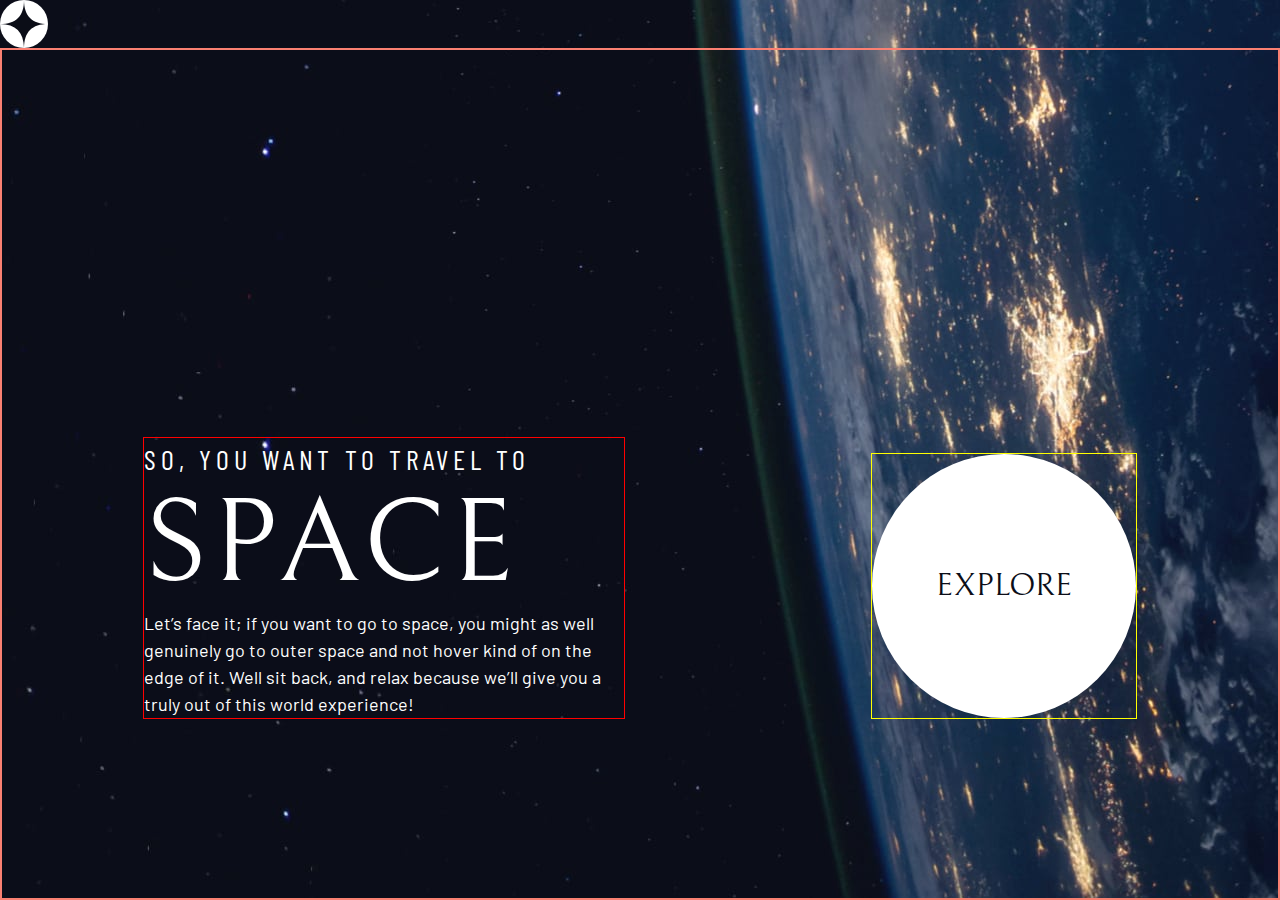
==== space-tourism-website-main/starter-code/index.html @ 816edac3 "Initial commit" ====
<!DOCTYPE html>
<html lang="en">
	<head>
		<meta charset="UTF-8" />
		<meta name="viewport" content="width=device-width, initial-scale=1.0" />

		<link rel="icon" type="image/png" sizes="32x32" href="./assets/favicon-32x32.png" />
		<!-- Google fonts -->
		<link rel="preconnect" href="https://fonts.googleapis.com" />
		<link rel="preconnect" href="https://fonts.gstatic.com" crossorigin />
		<link
			href="https://fonts.googleapis.com/css2?family=Barlow+Condensed:wght@400;700&family=Bellefair&family=Barlow:wght@400;700&display=swap"
			rel="stylesheet" />
		<link rel="stylesheet" href="index.css" />
		<title>Space tourism website</title>
	</head>
	<body class="home">
		<header class="primary-header flex">
			<div>
				<img src="./assets/shared/logo.svg" alt="space tourism logo" class="logo" />
			</div>

			<!--<nav>
				<ul class="primary-navigation underline-indicators flex">
					<li class="active">
						<a class="ff-sans-cond uppercase text-white letter-spacing-2" href="index.html"><span>00</span>Home</a>
					</li>
					<li>
						<a class="ff-sans-cond uppercase text-white letter-spacing-2" href="destination.html"><span>01</span>Destination</a>
					</li>
					<li>
						<a class="ff-sans-cond uppercase text-white letter-spacing-2" href="crew.html"><span>02</span>Crew</a>
					</li>
					<li>
						<a class="ff-sans-cond uppercase text-white letter-spacing-2" href="technology.html"><span>03</span>Technology</a>
					</li>
				</ul>
			</nav>-->
		</header>

		<div class="grid-wrapper grid-wrapper--home">
			<div>
				<h1 class="text-accent fs-500 ff-sans-cond uppercase letter-spacing-1">
					So, you want to travel to <span class="d-block fs-900 ff-serif text-white">Space</span>
				</h1>

				<p>
					Let’s face it; if you want to go to space, you might as well genuinely go to outer space and not hover kind of on the edge of it.
					Well sit back, and relax because we’ll give you a truly out of this world experience!
				</p>
			</div>
			<div>
				<a href="#" class="large-button uppercase ff-serif text-dark bg-white">Explore</a>
			</div>
		</div>
	</body>
</html>
---- space-tourism-website-main/starter-code/index.css ----
/* ------------------- */
/* Custom properties   */
/* ------------------- */

:root {
	/* colors */
	--clr-dark: 230 35% 7%;
	--clr-light: 231 77% 90%;
	--clr-white: 0 0% 100%;

	/* font-sizes */
	--fs-900: clamp(5rem, 8vw + 1rem, 9.375rem);
	--fs-800: 3.5rem;
	--fs-700: 1.5rem;
	--fs-600: 1rem;
	--fs-500: 1.75rem;
	--fs-400: 0.9375rem;
	--fs-300: 1rem;
	--fs-200: 0.875rem;

	/* font-families */
	--ff-serif: 'Bellefair', serif;
	--ff-sans-cond: 'Barlow Condensed', sans-serif;
	--ff-sans-normal: 'Barlow', sans-serif;
}

@media (min-width: 375px) {
	:root {
		--fs-800: 5rem;
		--fs-700: 2.5rem;
		--fs-600: clamp(1rem, 8vw + 1rem, 1.5rem);
		--fs-400: 1rem;
	}
}

@media (min-width: 768px) {
	:root {
		/* font-sizes */
		--fs-800: 6.25rem;
		--fs-700: 3.5rem;
		--fs-600: clamp(1rem, 8vw + 1rem, 2rem);
		--fs-400: 1.125rem;
	}
}

/* ------------------- */
/* Reset               */
/* ------------------- */

/* https://piccalil.li/blog/a-modern-css-reset/ */

/* Box sizing */
*,
*::before,
*::after {
	box-sizing: border-box;
}

html {
	min-height: 100vh;
	-moz-text-size-adjust: none;
	-webkit-text-size-adjust: none;
	text-size-adjust: none;
}

/* Reset margins */
body,
h1,
h2,
h3,
h4,
h5,
p,
figure,
picture {
	margin: 0;
}

h1,
h2,
h3,
h4,
h5,
h6,
p {
	font-weight: 400;
}

/* set up the body */
body {
	font-family: var(--ff-sans-normal);
	font-size: var(--fs-400);
	color: hsl(var(--clr-white));
	background-color: hsl(var(--clr-dark));
	line-height: 1.5;
	min-height: 100vh;

	display: grid;
	grid-template-rows: min-content 1fr;
}

/* make images easier to work with */
img,
picture {
	max-width: 100%;
	display: block;
}

/* make form elements easier to work with */
input,
button,
textarea,
select {
	font: inherit;
}

/* remove animations for people who've turned them off */
@media (prefers-reduced-motion: reduce) {
	*,
	*::before,
	*::after {
		animation-duration: 0.01ms !important;
		animation-iteration-count: 1 !important;
		transition-duration: 0.01ms !important;
		scroll-behavior: auto !important;
	}
}

/* ------------------- */
/* Utility classes     */
/* ------------------- */

/* general */

.flex {
	display: flex;
	gap: var(--gap, 1rem);
}

.grid {
	display: grid;
	gap: var(--gap, 1rem);
}

.d-block {
	display: block;
}

.flow > *:where(:not(:first-child)) {
	margin-top: var(--flow-space, 1rem);
}

.wrapper {
	padding-inline: 2em;
	margin-inline: auto;
	max-width: 80rem;
}

.grid-wrapper {
	display: grid;
	place-items: center;
	grid-template-columns: minmax(2rem, 1fr) repeat(minmax(0, 40)) minmax(2rem, 1fr);
	text-align: center;
	border: 2px solid salmon;
	padding-inline: 1rem;
}

.grid-wrapper * {
	max-width: 50ch;
}

@media (min-width: 768px) {
	.grid-wrapper {
		text-align: left;
		column-gap: var(--wrapper-gap, 2rem);
		grid-template-columns: minmax(1rem, 1fr) repeat(2, minmax(0, 30rem)) minmax(1rem, 1fr);
	}

	.grid-wrapper > *:first-child {
		grid-column: 2;
	}

	.grid-wrapper > *:last-child {
		grid-column: 3;
	}

	.grid-wrapper--home {
		display: grid;
		padding-bottom: max(6rem, 20vh);
		align-items: end;
		justify-items: end;
	}
}

.grid-wrapper > *:first-child {
	outline: 1px solid red;
}

.grid-wrapper > *:last-child {
	outline: 1px solid yellow;
}

.sr-only {
	position: absolute;
	width: 1px;
	height: 1px;
	padding: 0;
	margin: -1px;
	overflow: hidden;
	clip: rect(0, 0, 0, 0);
	white-space: nowrap; /* added line */
	border: 0;
}

/* colors */

.bg-dark {
	background-color: hsl(var(--clr-dark));
}
.bg-light {
	background-color: hsl(var(--clr-light));
}
.bg-white {
	background-color: hsl(var(--clr-white));
}

.text-dark {
	color: hsl(var(--clr-dark));
}
.text-light {
	color: hsl(var(--clr-light));
}
.text-white {
	color: hsl(var(--clr-white));
}

/* typography */

.ff-serif {
	font-family: var(--ff-serif);
}
.ff-sans-cond {
	font-family: var(--ff-sans-cond);
}
.ff-sans-normal {
	font-family: var(--ff-sans-normal);
}

.letter-spacing-1 {
	letter-spacing: 4.75px;
}
.letter-spacing-2 {
	letter-spacing: 2.7px;
}
.letter-spacing-3 {
	letter-spacing: 2.35px;
}

.uppercase {
	text-transform: uppercase;
}

.fs-900 {
	font-size: var(--fs-900);
}
.fs-800 {
	font-size: var(--fs-800);
}
.fs-700 {
	font-size: var(--fs-700);
}
.fs-600 {
	font-size: var(--fs-600);
}
.fs-500 {
	font-size: var(--fs-500);
}
.fs-400 {
	font-size: var(--fs-400);
}
.fs-300 {
	font-size: var(--fs-300);
}
.fs-200 {
	font-size: var(--fs-200);
}

.fs-900,
.fs-800,
.fs-700,
.fs-600 {
	line-height: 1.1;
}

.numbered-title {
	font-family: var(--ff-sans-cond);
	font-size: var(--fs-500);
	text-transform: uppercase;
	letter-spacing: 4.72px;
}

.numbered-title span {
	margin-right: 0.5em;
	font-weight: 700;
	color: hsl(var(--clr-white) / 0.25);
}

/* ------------------- */
/* Components         */
/* ------------------- */

.large-button {
	font-size: 2rem;
	position: relative;
	z-index: 1;
	display: inline-grid;
	place-items: center;
	padding: 0 2em;
	border-radius: 50%;
	aspect-ratio: 1;
	text-decoration: none;
}

.large-button::after {
	content: '';
	position: absolute;
	z-index: -1;
	width: 100%;
	height: 100%;
	background: hsl(var(--clr-white) / 0.1);
	border-radius: 50%;
	opacity: 0;
	transition: opacity 500ms linear, transform 750ms ease-in-out;
}

.large-button:hover::after,
.large-button:focus::after {
	opacity: 1;
	transform: scale(1.5);
}

.primary-navigation {
	--gap: 8rem;
	--underline-gap: 2rem;
	list-style: none;
	padding: 0;
	margin: 0;
}

.primary-navigation a {
	text-decoration: none;
}

.primary-navigation a > span {
	font-weight: 700;
	margin-right: 0.5em;
}

.underline-indicators > * {
	cursor: pointer;
	padding: var(--underline-gap, 1rem) 0;
	border: 0;
	border-bottom: 0.2rem solid hsl(var(--clr-white) / 0);
}

.underline-indicators > *:hover,
.underline-indicators > *:focus {
	border-color: hsl(var(--clr-white) / 0.5);
}

.underline-indicators > .active,
.underline-indicators > [aria-selected='true'] {
	color: hsl(var(--clr-white) / 1);
	border-color: hsl(var(--clr-white) / 1);
}

.tab-list {
	--gap: 2rem;
}

.dot-indicators > * {
	cursor: pointer;
	border: 0;
	border-radius: 50%;
	padding: 0.5em;
	background-color: hsl(var(--clr-white) / 0.25);
}

.dot-indicators > *:hover,
.dot-indicators > *:focus {
	background-color: hsl(var(--clr-white) / 0.5);
}

.dot-indicators > [aria-selected='true'] {
	background-color: hsl(var(--clr-white) / 1);
}

/* -------------------------------- */
/* Specific background pages         */
/* -------------------------------- */

body {
	background-size: cover;
	background-position: bottom center;
}

/* home */

.home {
	background-image: url(.//assets/home/background-home-mobile.jpg);
	background-position: center center;
}

@media (min-width: 375px) {
	.home {
		background-image: url(./assets/home/background-home-tablet.jpg);
	}
}

@media (min-width: 768px) {
	.home {
		background-image: url(./assets/home/background-home-desktop.jpg);
		background-position: center center;
	}
}
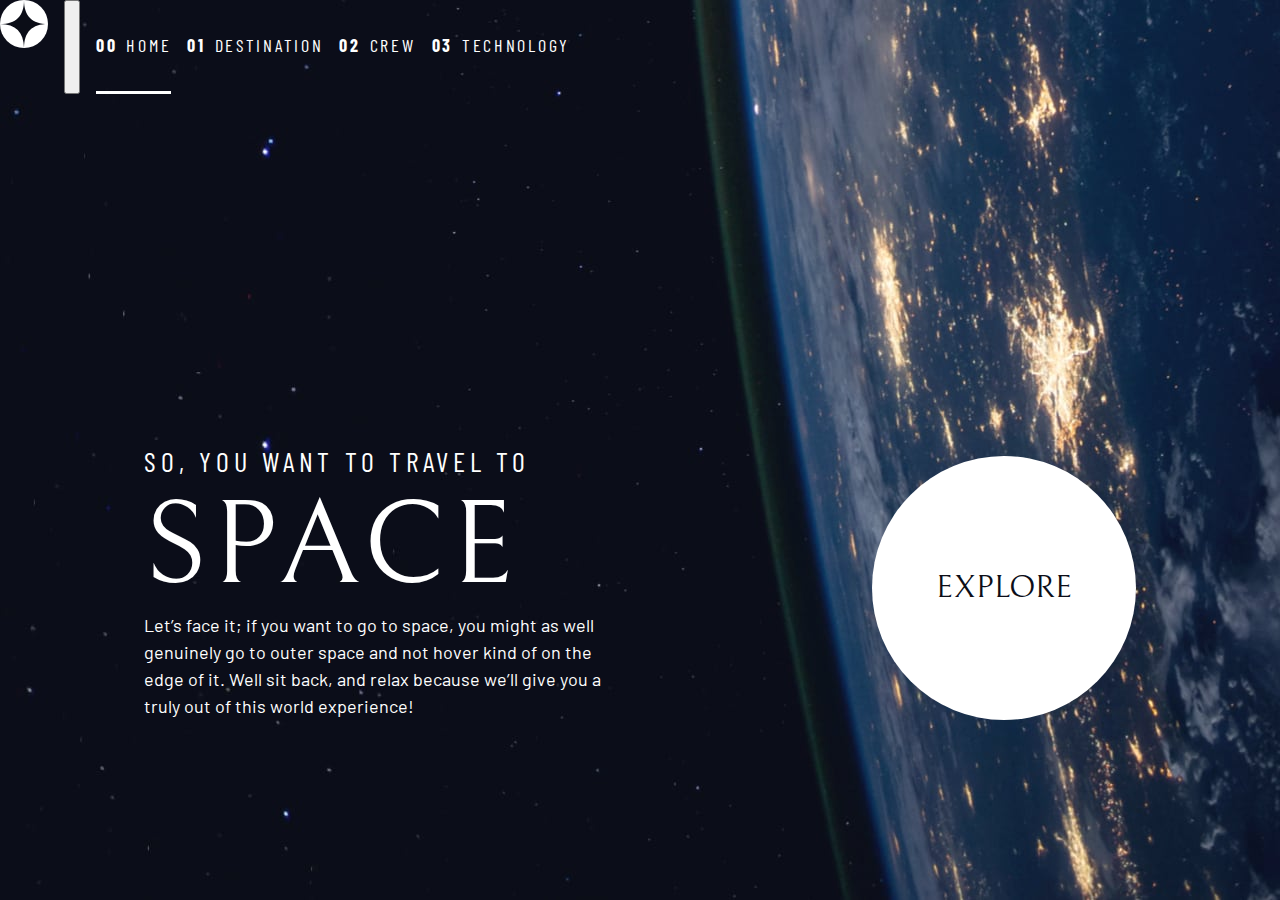
==== commit 5e9098fd: "change px to em" ====
--- a/space-tourism-website-main/starter-code/index.html
+++ b/space-tourism-website-main/starter-code/index.html
@@ -19,9 +19,9 @@
 			<div>
 				<img src="./assets/shared/logo.svg" alt="space tourism logo" class="logo" />
 			</div>
-
-			<!--<nav>
-				<ul class="primary-navigation underline-indicators flex">
+			<button class="mobile-nav-toggle" aria-controls="primary-navigation"><span class="sr-only">Menu</span></button>
+			<nav>
+				<ul id="primary-navigation" aria-expanded="false" class="primary-navigation underline-indicators flex">
 					<li class="active">
 						<a class="ff-sans-cond uppercase text-white letter-spacing-2" href="index.html"><span>00</span>Home</a>
 					</li>
@@ -35,7 +35,7 @@
 						<a class="ff-sans-cond uppercase text-white letter-spacing-2" href="technology.html"><span>03</span>Technology</a>
 					</li>
 				</ul>
-			</nav>-->
+			</nav>
 		</header>
 
 		<div class="grid-wrapper grid-wrapper--home">
--- a/space-tourism-website-main/starter-code/index.css
+++ b/space-tourism-website-main/starter-code/index.css
@@ -24,7 +24,7 @@
 	--ff-sans-normal: 'Barlow', sans-serif;
 }
 
-@media (min-width: 375px) {
+@media (min-width: 23em) {
 	:root {
 		--fs-800: 5rem;
 		--fs-700: 2.5rem;
@@ -33,7 +33,7 @@
 	}
 }
 
-@media (min-width: 768px) {
+@media (min-width: 48em) {
 	:root {
 		/* font-sizes */
 		--fs-800: 6.25rem;
@@ -161,7 +161,7 @@
 	place-items: center;
 	grid-template-columns: minmax(2rem, 1fr) repeat(minmax(0, 40)) minmax(2rem, 1fr);
 	text-align: center;
-	border: 2px solid salmon;
+	/* border: 2px solid salmon; */
 	padding-inline: 1rem;
 }
 
@@ -169,7 +169,7 @@
 	max-width: 50ch;
 }
 
-@media (min-width: 768px) {
+@media (min-width: 48em) {
 	.grid-wrapper {
 		text-align: left;
 		column-gap: var(--wrapper-gap, 2rem);
@@ -191,14 +191,14 @@
 		justify-items: end;
 	}
 }
-
+/* 
 .grid-wrapper > *:first-child {
 	outline: 1px solid red;
 }
 
 .grid-wrapper > *:last-child {
 	outline: 1px solid yellow;
-}
+} */
 
 .sr-only {
 	position: absolute;
@@ -340,11 +340,29 @@
 }
 
 .primary-navigation {
-	--gap: 8rem;
 	--underline-gap: 2rem;
 	list-style: none;
 	padding: 0;
 	margin: 0;
+}
+
+@media (max-width: 23em) {
+	.primary-navigation {
+		--underline-gap: 0.5rem;
+		position: fixed;
+		z-index: 1000;
+		inset: 0 0 0 30%;
+		background: black;
+		list-style: none;
+		padding: min(20rem, 15vh) 2rem;
+		margin: 0;
+		flex-direction: column;
+	}
+
+	.primary-navigation.underline-indicators > .active {
+		border-color: none;
+		border: 0;
+	}
 }
 
 .primary-navigation a {
@@ -411,13 +429,13 @@
 	background-position: center center;
 }
 
-@media (min-width: 375px) {
+@media (min-width: 23em) {
 	.home {
 		background-image: url(./assets/home/background-home-tablet.jpg);
 	}
 }
 
-@media (min-width: 768px) {
+@media (min-width: 48em) {
 	.home {
 		background-image: url(./assets/home/background-home-desktop.jpg);
 		background-position: center center;
